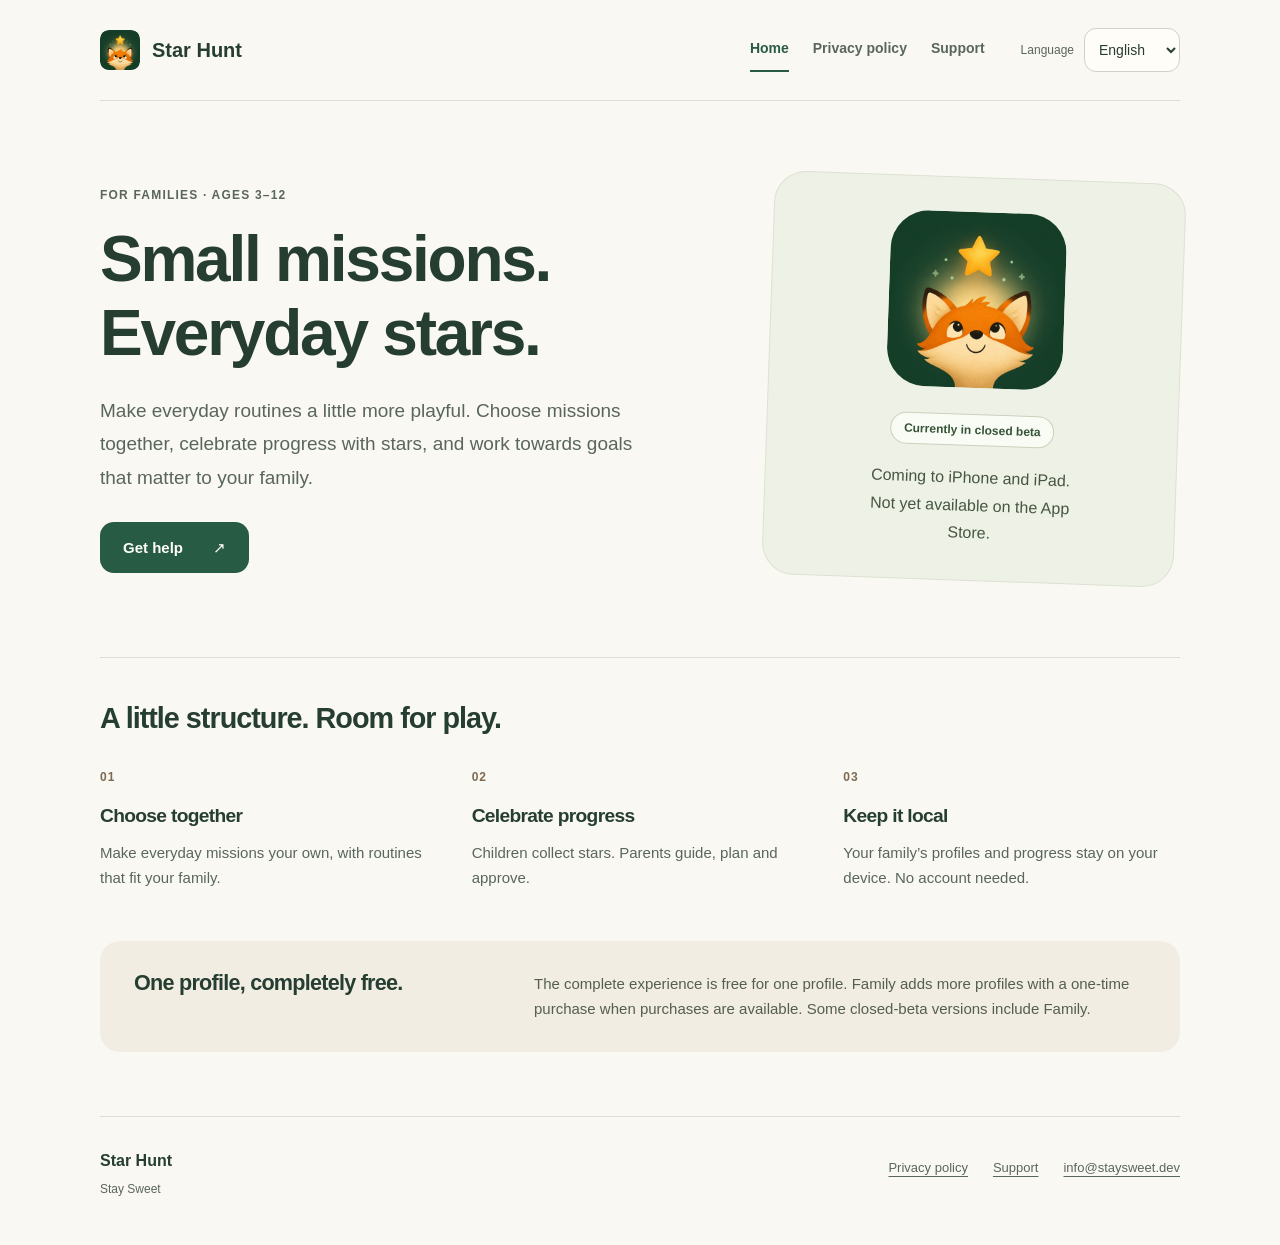
==== index.html @ fda138c7 "Initial commit" ====
<!doctype html>
<html lang="en" data-language-entry="home">
<head>
  <meta charset="utf-8">
  <meta name="viewport" content="width=device-width, initial-scale=1">
  <meta name="color-scheme" content="light">
  <meta name="robots" content="noindex, follow">
  <title>Star Hunt · Stjärnjakten</title>
  <link rel="icon" type="image/png" sizes="1024x1024" href="/assets/app-icon.png">
  <link rel="apple-touch-icon" href="/assets/app-icon.png">
  <link rel="stylesheet" href="/styles.css">
  <script src="/language.js" defer></script>
</head>
<body>
  <main class="language-entry shell">
    <img class="brand-mark" src="/assets/app-icon.png" width="40" height="40" alt="">
    <h1>Star Hunt<br><span lang="sv">Stjärnjakten</span></h1>
    <p>Choose your language. <span lang="sv">Välj språk.</span></p>
    <nav aria-label="Language / Språk"><a class="button" href="/en/" lang="en">English</a><a class="button" href="/sv/" lang="sv">Svenska</a></nav>
  </main>
</body>
</html>
---- styles.css ----
:root {
  color-scheme: light;
  font-family: ui-rounded, -apple-system, BlinkMacSystemFont, "Segoe UI", sans-serif;
  color: #263e32;
  background: #faf8f2;
  font-synthesis: none;
  --green: #285b43;
  --muted: #59665b;
  --line: #dedfd4;
}
* { box-sizing: border-box; }
[hidden] { display: none !important; }
body { margin: 0; font-size: 17px; line-height: 1.7; }
a { color: var(--green); text-underline-offset: 4px; overflow-wrap: anywhere; }
a:hover { text-decoration-thickness: 2px; }
a:focus-visible, select:focus-visible { outline: 3px solid #aa571e; outline-offset: 5px; border-radius: 4px; }
.shell { width: min(100% - 80px, 1080px); margin-inline: auto; }
.site-header { display: grid; grid-template-columns: 1fr auto auto; align-items: center; gap: 36px; padding-block: 28px; border-bottom: 1px solid var(--line); }
.brand { display: inline-flex; align-items: center; gap: 12px; justify-self: start; font-weight: 750; font-size: 20px; line-height: 1.2; text-decoration: none; color: #263e32; min-height: 44px; }
.brand-mark { display: block; flex-shrink: 0; width: 40px; height: 40px; border-radius: 22%; object-fit: cover; }
.main-nav { display: flex; flex-wrap: wrap; gap: 24px; align-items: center; }
.main-nav a { display: inline-flex; align-items: center; min-height: 44px; color: var(--muted); font-size: 14px; font-weight: 600; text-decoration: none; border-bottom: 2px solid transparent; }
.main-nav a[aria-current="page"] { color: var(--green); border-color: var(--green); }
.main-nav a:hover { color: var(--green); }
.language-picker { display: flex; align-items: center; gap: 10px; }
.language-picker label { font-size: 12px; color: var(--muted); }
.language-picker select { min-height: 44px; max-width: 100%; border: 1px solid #ced3c8; border-radius: 12px; padding: 8px 10px; background: #fffdf8; color: #263e32; font: inherit; font-size: 14px; cursor: pointer; }
h1, h2, h3 { letter-spacing: -.035em; line-height: 1.15; }
h1 { font-size: clamp(2.6rem, 5vw, 4rem); margin: 16px 0 24px; font-weight: 750; }
h2 { font-size: 1.8rem; margin: 0 0 18px; }
h3 { font-size: 1.2rem; margin: 0 0 12px; }
p { margin: 0 0 18px; }
.eyebrow { color: var(--muted); font-size: 12px; font-weight: 700; letter-spacing: .1em; text-transform: uppercase; }
.intro { color: var(--muted); font-size: 19px; line-height: 1.75; max-width: 52ch; }
.hero { display: grid; grid-template-columns: 1.45fr 1fr; align-items: center; gap: 70px; padding-block: 76px; }
.hero-copy .button { margin-top: 10px; }
.button { display: inline-flex; align-items: center; justify-content: center; gap: 30px; padding: 13px 23px; border-radius: 14px; min-height: 48px; background: var(--green); color: #fffef9; text-decoration: none; font-size: 15px; font-weight: 650; }
.button:hover { background: #1e4935; }
.welcome-card { padding: 34px; border: 1px solid #dce2d3; border-radius: 32px; background: #edf1e6; text-align: center; transform: rotate(2deg); }
.welcome-card p { max-width: 25ch; margin: 18px auto 0; font-size: 16px; color: #465640; }
.app-art { margin-bottom: 26px; }
.app-art img { display: block; width: 176px; height: 176px; margin-inline: auto; border-radius: 22%; }
.status { display: inline-block; border: 1px solid #c8d3be; border-radius: 30px; padding: 5px 13px; color: #365438; font-size: 12px; font-weight: 650; background: #f9fbf5; }
.features-section { padding: 44px 0 50px; border-top: 1px solid var(--line); }
.features-section > h2 { margin-bottom: 32px; }
.features { display: grid; grid-template-columns: repeat(3, 1fr); gap: 35px; }
.feature-number { display: block; margin-bottom: 18px; color: #7d6952; font-size: 12px; font-weight: 650; letter-spacing: .08em; }
.feature p { color: var(--muted); font-size: 15px; margin: 0; }
.family-note { display: grid; grid-template-columns: 1fr 1.7fr; gap: 40px; padding: 30px 34px; border-radius: 20px; background: #f1ede2; margin-bottom: 64px; }
.family-note h2 { font-size: 1.35rem; margin: 0; }
.family-note p { font-size: 15px; color: #555e51; margin: 0; }
.page-heading { max-width: 760px; margin: 66px auto 40px; }
.page-heading h1 { font-size: clamp(2.4rem, 5vw, 3.6rem); overflow-wrap: anywhere; }
.page-heading .intro { margin-bottom: 18px; }
.date { color: var(--muted); font-size: 13px; }
.prose { max-width: 760px; margin: 0 auto 72px; }
.prose p { color: #3b4b40; }
.prose h2 { margin: 36px 0 14px; font-size: 1.35rem; line-height: 1.4; letter-spacing: -.02em; }
.summary { border: 1px solid #dce2d3; border-radius: 20px; padding: 24px 28px; background: #edf1e6; margin: 28px 0; }
.summary strong { color: #263e32; }
.prose > .summary:first-child { margin-top: 0; }
.site-footer { display: flex; justify-content: space-between; align-items: start; gap: 32px; padding: 30px 0 42px; border-top: 1px solid var(--line); }
.footer-brand { display: block; font-size: 16px; font-weight: 700; }
.credit { font-size: 12px; color: var(--muted); }
.site-footer nav { display: flex; align-items: center; flex-wrap: wrap; gap: 8px 25px; }
.site-footer a { display: inline-flex; align-items: center; min-height: 44px; font-size: 13px; color: var(--muted); }
.skip-link { position: absolute; left: 16px; top: -100px; padding: 10px 16px; background: white; z-index: 1; }
.skip-link:focus { top: 12px; }
.sr-only { position: absolute; width: 1px; height: 1px; padding: 0; margin: -1px; overflow: hidden; clip-path: inset(50%); white-space: nowrap; border: 0; }
.fallback-languages { display: flex; gap: 16px; }
.fallback-languages a { display: inline-flex; align-items: center; min-height: 44px; }
.language-entry { max-width: 650px; padding-block: 80px; }
.language-entry nav { display: flex; flex-wrap: wrap; gap: 16px; }
@media (max-width: 900px) {
  .shell { width: calc(100% - 48px); }
  .site-header { gap: 22px; }
  .language-picker label { position: absolute; width: 1px; height: 1px; overflow: hidden; clip-path: inset(50%); }
  .main-nav { gap: 16px; }
  .hero { gap: 30px; padding-block: 50px; }
  .welcome-card { padding: 26px 20px; }
}
@media (max-width: 680px) {
  .shell { width: calc(100% - 40px); }
  .site-header { grid-template-columns: 1fr auto; gap: 16px; padding: 20px 0 10px; }
  .brand { font-size: 18px; gap: 9px; }
  .brand-mark { width: 34px; height: 34px; }
  .main-nav { grid-column: 1 / -1; grid-row: 2; gap: 25px; }
  .language-picker { grid-column: 2; grid-row: 1; }
  .hero { grid-template-columns: 1fr; padding: 40px 0; gap: 38px; }
  h1 { font-size: clamp(2.5rem, 9vw, 3.5rem); }
  .intro { font-size: 17px; }
  .welcome-card { transform: none; padding: 24px; }
  .app-art { margin-bottom: 20px; }
  .app-art img { width: 140px; height: 140px; }
  .welcome-card p { max-width: 30ch; }
  .features { grid-template-columns: 1fr; gap: 26px; }
  .feature-number { margin-bottom: 8px; }
  .features-section { padding-block: 34px; }
  .family-note { grid-template-columns: 1fr; gap: 12px; padding: 24px; margin-bottom: 40px; }
  .page-heading { margin: 40px 0 28px; }
  .summary { padding: 20px; }
  .site-footer { flex-direction: column; gap: 12px; padding-bottom: 28px; }
  .site-footer nav { gap: 0 22px; }
}
@media print {
  body { background: white; color: black; font-size: 11pt; }
  .shell { width: 100%; }
  .site-header, .site-footer, .skip-link, .button { display: none; }
  .page-heading { margin-top: 0; }
  .prose { max-width: none; }
  h2, h3 { break-after: avoid; }
  a { color: inherit; }
}
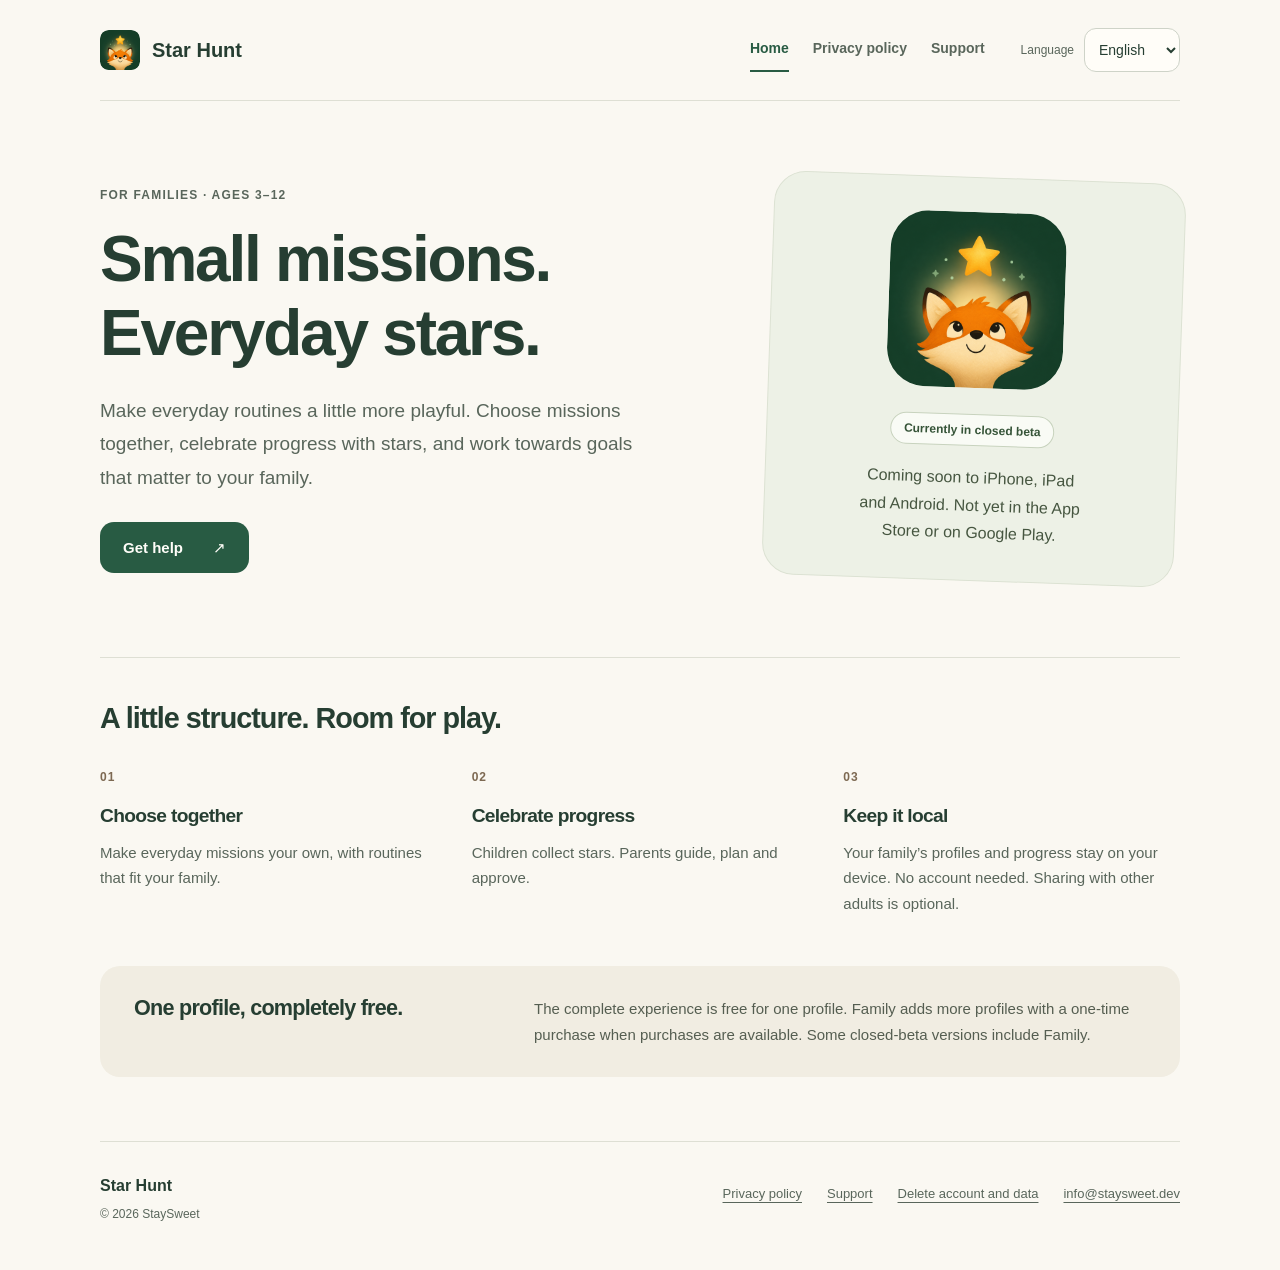
==== commit 8b8c2780: "Add the app accent as theme-color on every page (product sites r3)" ====
--- a/index.html
+++ b/index.html
@@ -4,6 +4,7 @@
   <meta charset="utf-8">
   <meta name="viewport" content="width=device-width, initial-scale=1">
   <meta name="color-scheme" content="light">
+  <meta name="theme-color" content="#326454">
   <meta name="robots" content="noindex, follow">
   <title>Star Hunt · Stjärnjakten</title>
   <link rel="icon" type="image/png" sizes="1024x1024" href="/assets/app-icon.png">
--- a/styles.css
+++ b/styles.css
@@ -55,6 +55,8 @@
 .date { color: var(--muted); font-size: 13px; }
 .prose { max-width: 760px; margin: 0 auto 72px; }
 .prose p { color: #3b4b40; }
+.prose ul { margin: 0 0 18px; padding-left: 1.3em; }
+.prose li { margin-bottom: 8px; color: #3b4b40; }
 .prose h2 { margin: 36px 0 14px; font-size: 1.35rem; line-height: 1.4; letter-spacing: -.02em; }
 .summary { border: 1px solid #dce2d3; border-radius: 20px; padding: 24px 28px; background: #edf1e6; margin: 28px 0; }
 .summary strong { color: #263e32; }
